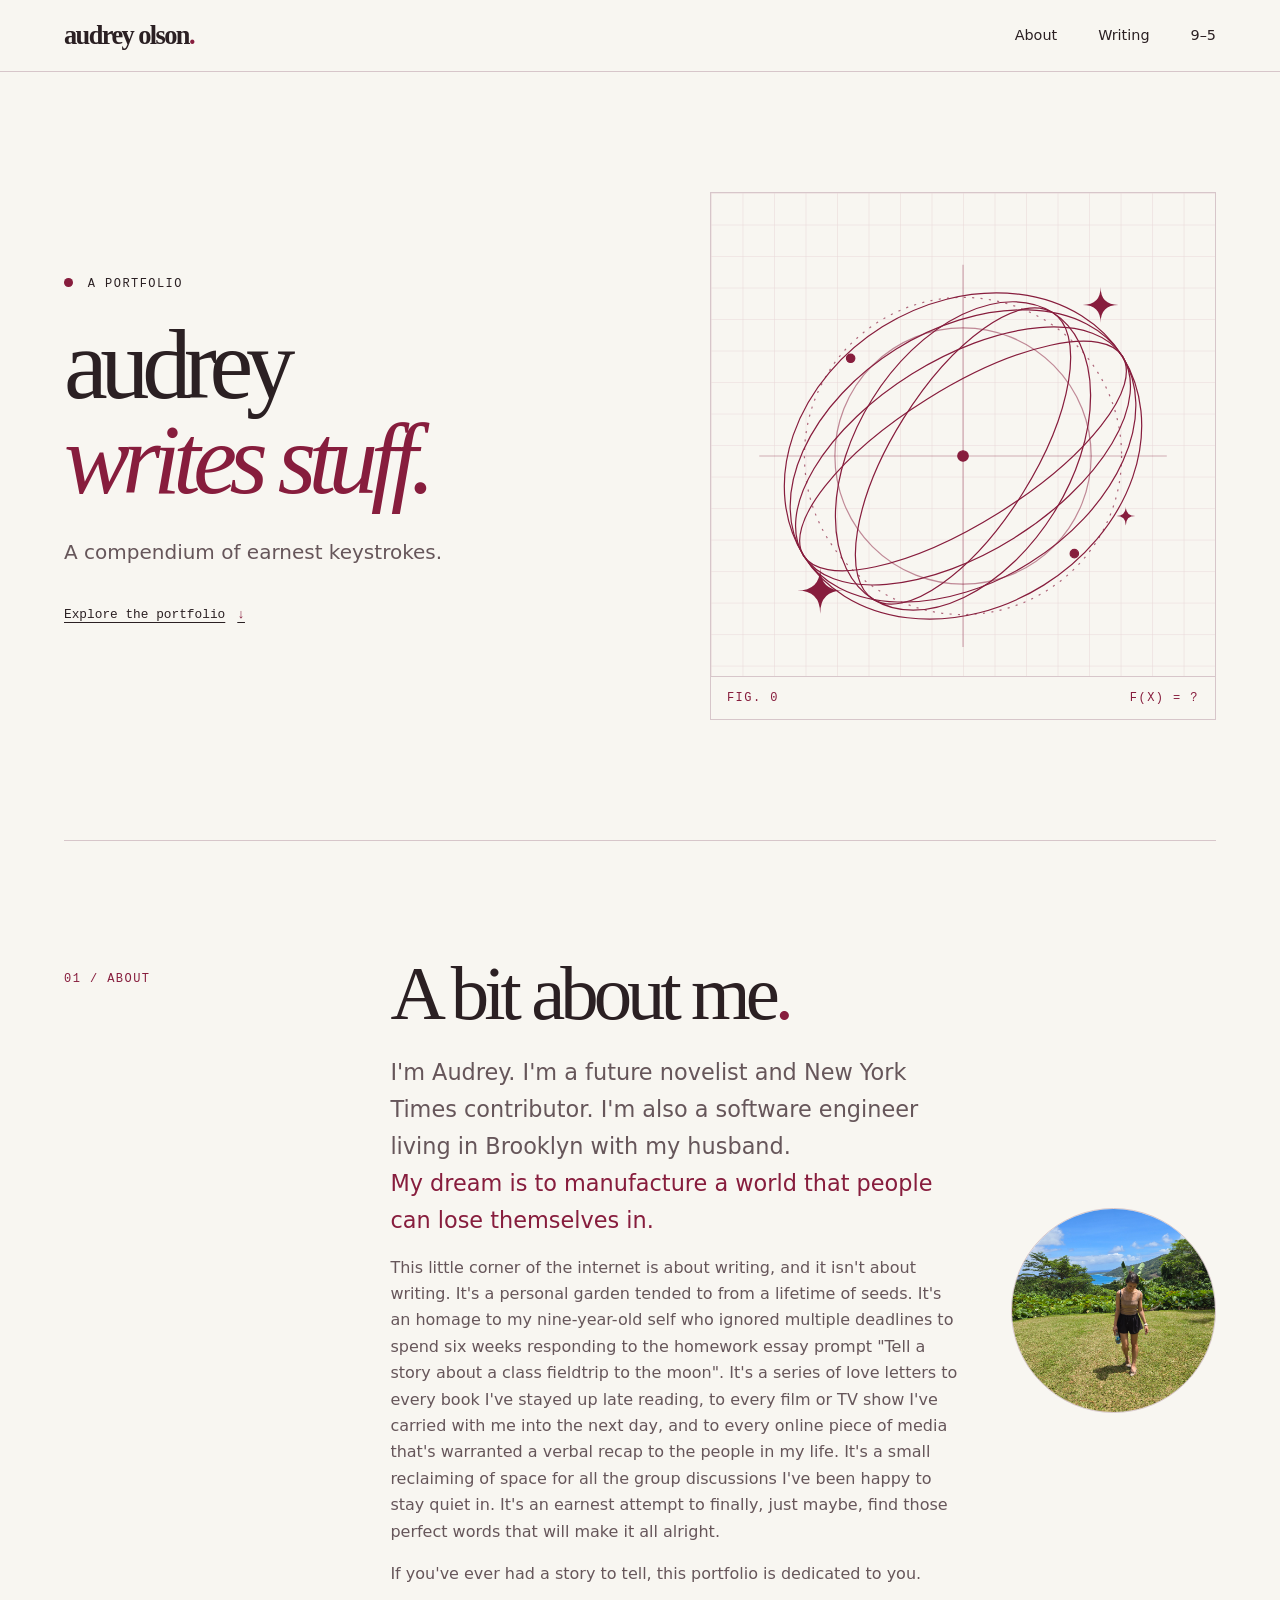
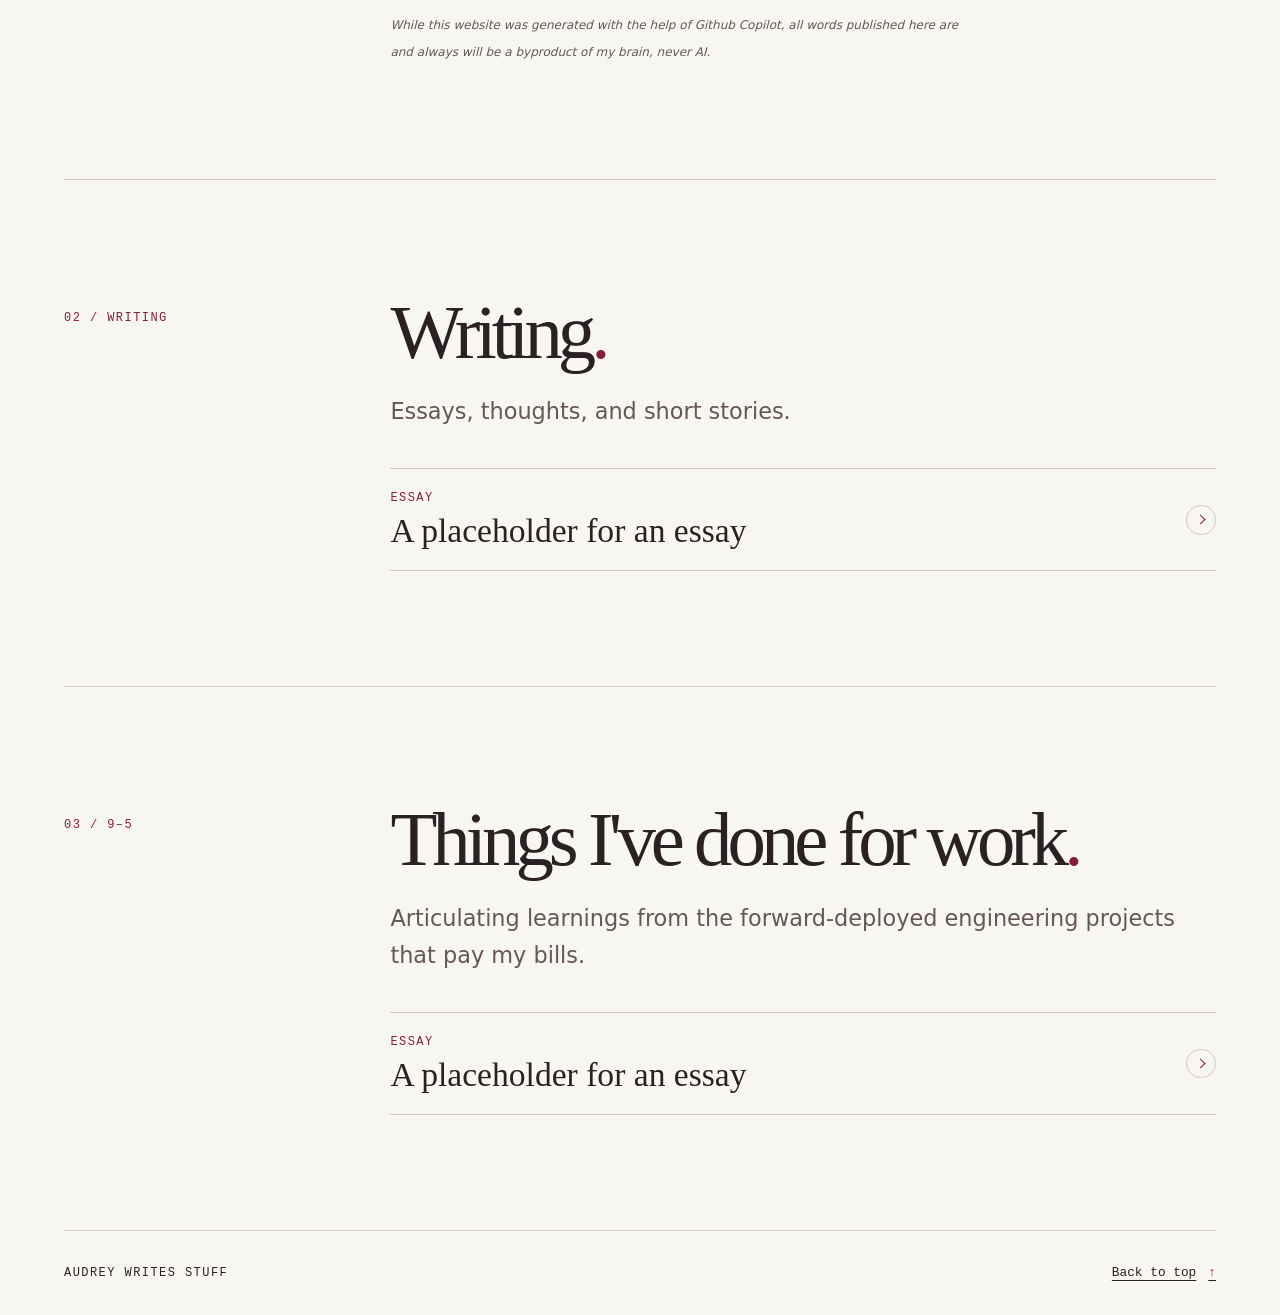
==== index.html @ 45c6d6b5 "First commit! :)" ====
<!doctype html>
<html lang="en">
  <head>
    <meta charset="utf-8">
    <meta name="viewport" content="width=device-width, initial-scale=1">
    <meta name="description" content="A compendium of earnest keystrokes">
    <meta name="theme-color" content="#f8f6f1">
    <title>Audrey Writes Stuff</title>
    <link rel="stylesheet" href="styles.css">
    <script src="site.js" defer></script>
  </head>
  <body>
    <a class="skip-link" href="#main">Skip to content</a>
    <header class="site-header">
      <a class="wordmark" href="#top" aria-label="Audrey Writes Stuff, home">audrey olson<span>.</span></a>
      <nav aria-label="Main navigation">
        <a href="#about">About</a>
        <a href="#writing">Writing</a>
        <a href="#9-5">9–5</a>
      </nav>
    </header>

    <main id="main" tabindex="-1">
      <section class="hero frame" id="top" aria-labelledby="hero-title">
        <div class="hero-copy">
          <p class="eyebrow"><span class="dot"></span> A portfolio</p>
          <h1 id="hero-title">audrey<br><em>writes stuff.</em></h1>
          <p class="intro">A compendium of earnest keystrokes.</p>
          <a class="text-link" href="#writing">Explore the portfolio <span aria-hidden="true">↓</span></a>
        </div>
        <figure class="hero-art" aria-hidden="true">
          <svg class="orbital-art" viewBox="0 0 480 500" preserveAspectRatio="xMidYMid slice" focusable="false">
            <defs>
              <pattern id="grid" width="30" height="30" patternUnits="userSpaceOnUse">
                <path d="M30 0H0V30" fill="none" stroke="currentColor" stroke-opacity=".14"/>
              </pattern>
            </defs>
            <path fill="url(#grid)" d="M0 0h480v500H0z"/>
            <g class="art-orbits" fill="none" stroke="currentColor" stroke-width="1.15">
              <circle cx="240" cy="248" r="151" stroke-dasharray="2 6" opacity=".65"/>
              <circle cx="240" cy="248" r="122" opacity=".5"/>
              <g transform="rotate(-32 240 248)">
                <ellipse cx="240" cy="248" rx="179" ry="64"/>
                <ellipse cx="240" cy="248" rx="179" ry="92"/>
                <ellipse cx="240" cy="248" rx="179" ry="120"/>
                <ellipse cx="240" cy="248" rx="179" ry="145"/>
              </g>
              <g transform="rotate(32 240 248)">
                <ellipse cx="240" cy="248" rx="67" ry="161"/>
                <ellipse cx="240" cy="248" rx="102" ry="161"/>
              </g>
              <path d="M240 66v364M46 248h388" opacity=".35"/>
              <circle cx="240" cy="248" r="5" fill="currentColor"/>
              <circle cx="133" cy="155" r="4" fill="currentColor"/>
              <circle cx="346" cy="341" r="4" fill="currentColor"/>
            </g>
            <g class="art-stars" fill="currentColor">
              <path d="M371 91q0 17 17 17-17 0-17 17 0-17-17-17 17 0 17-17Z"/>
              <path d="M104 358q0 22 22 22-22 0-22 22 0-22-22-22 22 0 22-22Z"/>
              <path d="M395 300q0 9 9 9-9 0-9 9 0-9-9-9 9 0 9-9Z"/>
            </g>
          </svg>
          <figcaption class="art-caption eyebrow"><span>Fig. 0</span><span>f(x) = ?</span></figcaption>
        </figure>
      </section>

      <section class="section frame" id="about" aria-labelledby="about-title">
        <p class="eyebrow section-index">01 / About</p>
        <div class="about-content">
          <div>
            <h2 id="about-title">A bit about me<span>.</span></h2>
            <p class="section-intro">I'm Audrey. I'm a future novelist and New York Times contributor. I'm also a software engineer living in Brooklyn with my husband.</br><span class="about-dream">My dream is to manufacture a world that people can lose themselves in.</span></p>
            <!-- BEGIN GENERATED COPY -->
            <p>This little corner of the internet is about writing, and it isn't about writing. It's a personal garden tended to from a lifetime of seeds. It's an homage to my nine-year-old self who ignored multiple deadlines to spend six weeks responding to the homework essay prompt "Tell a story about a class fieldtrip to the moon". It's a series of love letters to every book I've stayed up late reading, to every film or TV show I've carried with me into the next day, and to every online piece of media that's warranted a verbal recap to the people in my life. It's a small reclaiming of space for all the group discussions I've been happy to stay quiet in. It's an earnest attempt to finally, just maybe, find those perfect words that will make it all alright.</p>
            <p>If you've ever had a story to tell, this portfolio is dedicated to you.</p>
            <!-- END GENERATED COPY -->
            <p class="about-note"><small><i>While this website was generated with the help of Github Copilot, all words published here are and always will be a byproduct of my brain, never AI.</i></small></p>
          </div>
          <img class="about-portrait" src="content/images/me.jpg" alt="Portrait of Audrey" width="240" height="240">
        </div>
      </section>

      <section class="section writing frame" id="writing" aria-labelledby="writing-title">
        <p class="eyebrow section-index">02 / Writing</p>
        <div>
          <h2 id="writing-title">Writing<span>.</span></h2>
          <p class="section-intro">Essays, thoughts, and short stories.</p>
          <div class="entry-list">
            <!-- Replace these sample entries with published pieces as they’re ready. -->
            <a class="entry entry-link" href="pages/writing/test.html">
              <span><span class="eyebrow entry-type">Essay</span><span class="entry-title">A placeholder for an essay</span></span>
              <span class="entry-icon entry-chevron" aria-hidden="true"></span>
            </a>
          </div>
        </div>
      </section>

      <section class="section frame" id="9-5" aria-labelledby="work-title">
        <p class="eyebrow section-index">03 / 9–5</p>
        <div>
          <h2 id="work-title">Things I've done for work<span>.</span></h2>
          <p class="section-intro">Articulating learnings from the forward-deployed engineering projects that pay my bills.</p>
          <div class="entry-list">
            <a class="entry entry-link" href="pages/work/test.html">
              <span><span class="eyebrow entry-type">Essay</span><span class="entry-title">A placeholder for an essay</span></span>
              <span class="entry-icon entry-chevron" aria-hidden="true"></span>
            </a>
          </div>
        </div>
      </section>
    </main>

    <footer class="site-footer frame">
      <span class="eyebrow">Audrey Writes Stuff</span>
      <a class="text-link" href="#top">Back to top <span aria-hidden="true">↑</span></a>
    </footer>
  </body>
</html>
---- styles.css ----
:root {
  color-scheme: light;
  --paper: #f8f6f1;
  --ink: #2b2023;
  --muted: #66565a;
  --accent: #871d3d;
  --rule: #d7c6ca;
  --serif: Georgia, "Times New Roman", serif;
  --mono: ui-monospace, "SFMono-Regular", Consolas, monospace;
  --gutter: clamp(1.25rem, 5vw, 5rem);
  --header: 4.5rem;
  scroll-padding-top: calc(var(--header) + 1rem);
}

*, *::before, *::after { box-sizing: border-box; }

body {
  margin: 0;
  background: var(--paper);
  color: var(--ink);
  font: 1rem/1.65 system-ui, sans-serif;
}

a { color: inherit; }
a:focus-visible {
  outline: 2px solid var(--accent);
  outline-offset: 5px;
}

.skip-link {
  position: fixed;
  z-index: 3;
  top: .75rem;
  left: 1rem;
  padding: .5rem 1rem;
  background: var(--paper);
  transform: translateY(-200%);
}

.skip-link:focus { transform: none; }

.site-header {
  position: sticky;
  z-index: 2;
  top: 0;
  display: flex;
  align-items: center;
  justify-content: space-between;
  min-height: var(--header);
  padding: .65rem var(--gutter);
  border-bottom: 1px solid var(--rule);
  background: var(--paper);
}

.wordmark {
  font: bold 1.65rem/.95 var(--serif);
  letter-spacing: -.06em;
  text-decoration: none;
}

.wordmark span, h2 span { color: var(--accent); }

nav { display: flex; gap: clamp(.85rem, 3.2vw, 2.75rem); }

nav a {
  display: inline-flex;
  align-items: center;
  min-height: 2.75rem;
  font-size: .9rem;
  text-decoration: none;
  text-underline-offset: .4em;
}

nav a:hover, nav a[aria-current="location"] {
  color: var(--accent);
  text-decoration: underline;
}

.frame {
  width: min(100% - var(--gutter) * 2, 78rem);
  margin-inline: auto;
}

.hero {
  display: grid;
  grid-template-columns: minmax(0, 1.15fr) minmax(0, 1fr);
  align-items: center;
  gap: clamp(1.5rem, 5vw, 5rem);
  min-height: min(48rem, calc(100svh - var(--header)));
  padding-block: clamp(2.5rem, 7vw, 6rem);
}

.eyebrow {
  font: .75rem/1.5 var(--mono);
  letter-spacing: .12em;
  text-transform: uppercase;
}

.hero-copy .eyebrow { margin: 0 0 1.6rem; }

.dot {
  display: inline-block;
  width: .55rem;
  aspect-ratio: 1;
  margin-right: .4rem;
  border-radius: 50%;
  background: var(--accent);
}

h1, h2 { font-family: var(--serif); font-weight: normal; }

h1 {
  margin: 0;
  font-size: clamp(3.2rem, 7.7vw, 7.4rem);
  line-height: .96;
  letter-spacing: -.075em;
}

h1 em { color: var(--accent); }

.intro {
  max-width: 32ch;
  margin: 1.8rem 0 1.5rem;
  color: var(--muted);
  font-size: clamp(1rem, 1.65vw, 1.25rem);
}

.text-link {
  display: inline-flex;
  align-items: center;
  gap: .75rem;
  min-height: 2.75rem;
  font: .8rem/1.4 var(--mono);
  text-underline-offset: .35em;
}

.text-link span, .text-link:hover { color: var(--accent); }

.hero-art {
  position: relative;
  isolation: isolate;
  overflow: hidden;
  margin: 0;
  aspect-ratio: 24 / 25;
  border: 1px solid var(--rule);
  color: var(--accent);
}

.orbital-art { display: block; width: 100%; height: 100%; }

.art-caption {
  position: absolute;
  right: 0;
  bottom: 0;
  left: 0;
  display: flex;
  justify-content: space-between;
  gap: .5rem;
  padding: .75rem 1rem;
  border-top: 1px solid var(--rule);
  background: var(--paper);
}

.section {
  display: grid;
  grid-template-columns: minmax(0, 1fr) minmax(0, 3fr);
  gap: clamp(1rem, 4vw, 4rem);
  padding-block: clamp(3.5rem, 9vw, 8rem);
  border-top: 1px solid var(--rule);
}

.section-index { margin: .85rem 0 0; color: var(--accent); }

h2 {
  margin: 0;
  font-size: clamp(2.7rem, 6vw, 5.25rem);
  line-height: 1;
  letter-spacing: -.065em;
}

.section p:not(.eyebrow) { max-width: 57ch; color: var(--muted); }
.section .section-intro { margin: 1.3rem 0 1rem; font-size: clamp(1.1rem, 2vw, 1.4rem); }

.about-dream { color: var(--accent); }

.about-note { margin: 1.5rem 0 0; }
.about-note small { font-size: .75rem; }

.about-content {
  display: grid;
  grid-template-columns: minmax(0, 1fr) auto;
  align-items: center;
  gap: clamp(1.25rem, 4vw, 4rem);
}

.about-portrait {
  display: block;
  width: clamp(7rem, 16vw, 13rem);
  max-width: 100%;
  height: auto;
  aspect-ratio: 1;
  object-fit: cover;
  border: 1px solid var(--rule);
  border-radius: 50%;
}

.entry-list { margin-top: 2.4rem; border-top: 1px solid var(--rule); }
.entry { border-bottom: 1px solid var(--rule); }

.entry-link {
  display: flex;
  align-items: center;
  justify-content: space-between;
  gap: 1rem;
  padding: 1.2rem 0;
  text-decoration: none;
}

.entry-link:hover { color: var(--accent); }
.entry-type { display: block; margin-bottom: .35rem; color: var(--accent); }
.entry-title { font: clamp(1.35rem, 3vw, 2.1rem)/1.15 var(--serif); }

.entry-icon {
  flex: 0 0 1.85rem;
  aspect-ratio: 1;
  border: 1px solid var(--rule);
  border-radius: 50%;
  color: var(--accent);
}

.entry-chevron {
  display: grid;
  place-items: center;
}

.entry-chevron::before {
  content: "";
  width: .45rem;
  aspect-ratio: 1;
  border-top: 1.5px solid currentColor;
  border-right: 1.5px solid currentColor;
  transform: translateX(-1px) rotate(45deg);
}

.article-frame {
  max-width: 46rem;
  padding-block: clamp(2.5rem, 8vw, 7rem);
}

.article-frame article { margin-top: clamp(2rem, 5vw, 4rem); }
.article-frame h1 { font-size: clamp(2.75rem, 7vw, 6rem); }
.article-frame article > p:not(.eyebrow) { margin-top: 1.75rem; color: var(--muted); font-size: 1.2rem; }

.article-frame h1 + p::first-letter {
  float: left;
  margin: .04em .12em 0 0;
  color: var(--accent);
  font: clamp(3.35rem, 7vw, 4.5rem)/.8 var(--serif);
}

.site-footer {
  display: flex;
  align-items: center;
  justify-content: space-between;
  gap: 1rem;
  padding-block: 1.25rem;
  border-top: 1px solid var(--rule);
}

@media (max-width: 46rem) {
  :root { --header: 3.75rem; }
  .hero { grid-template-columns: 1fr; min-height: auto; gap: 2rem; }
  h1 { font-size: clamp(3.2rem, 12vw, 6rem); }
  .hero-art { width: min(100%, 30rem); }
  .section { grid-template-columns: 1fr; }
  .section-index { margin-top: 0; }
  .about-content { grid-template-columns: 1fr; gap: .75rem; }
}

@media (prefers-reduced-motion: no-preference) {
  :root { scroll-behavior: smooth; }
  .art-orbits { transform: translateY(var(--orbit-offset, 0px)); }
  .art-stars { transform: translateY(var(--star-offset, 0px)); }
}
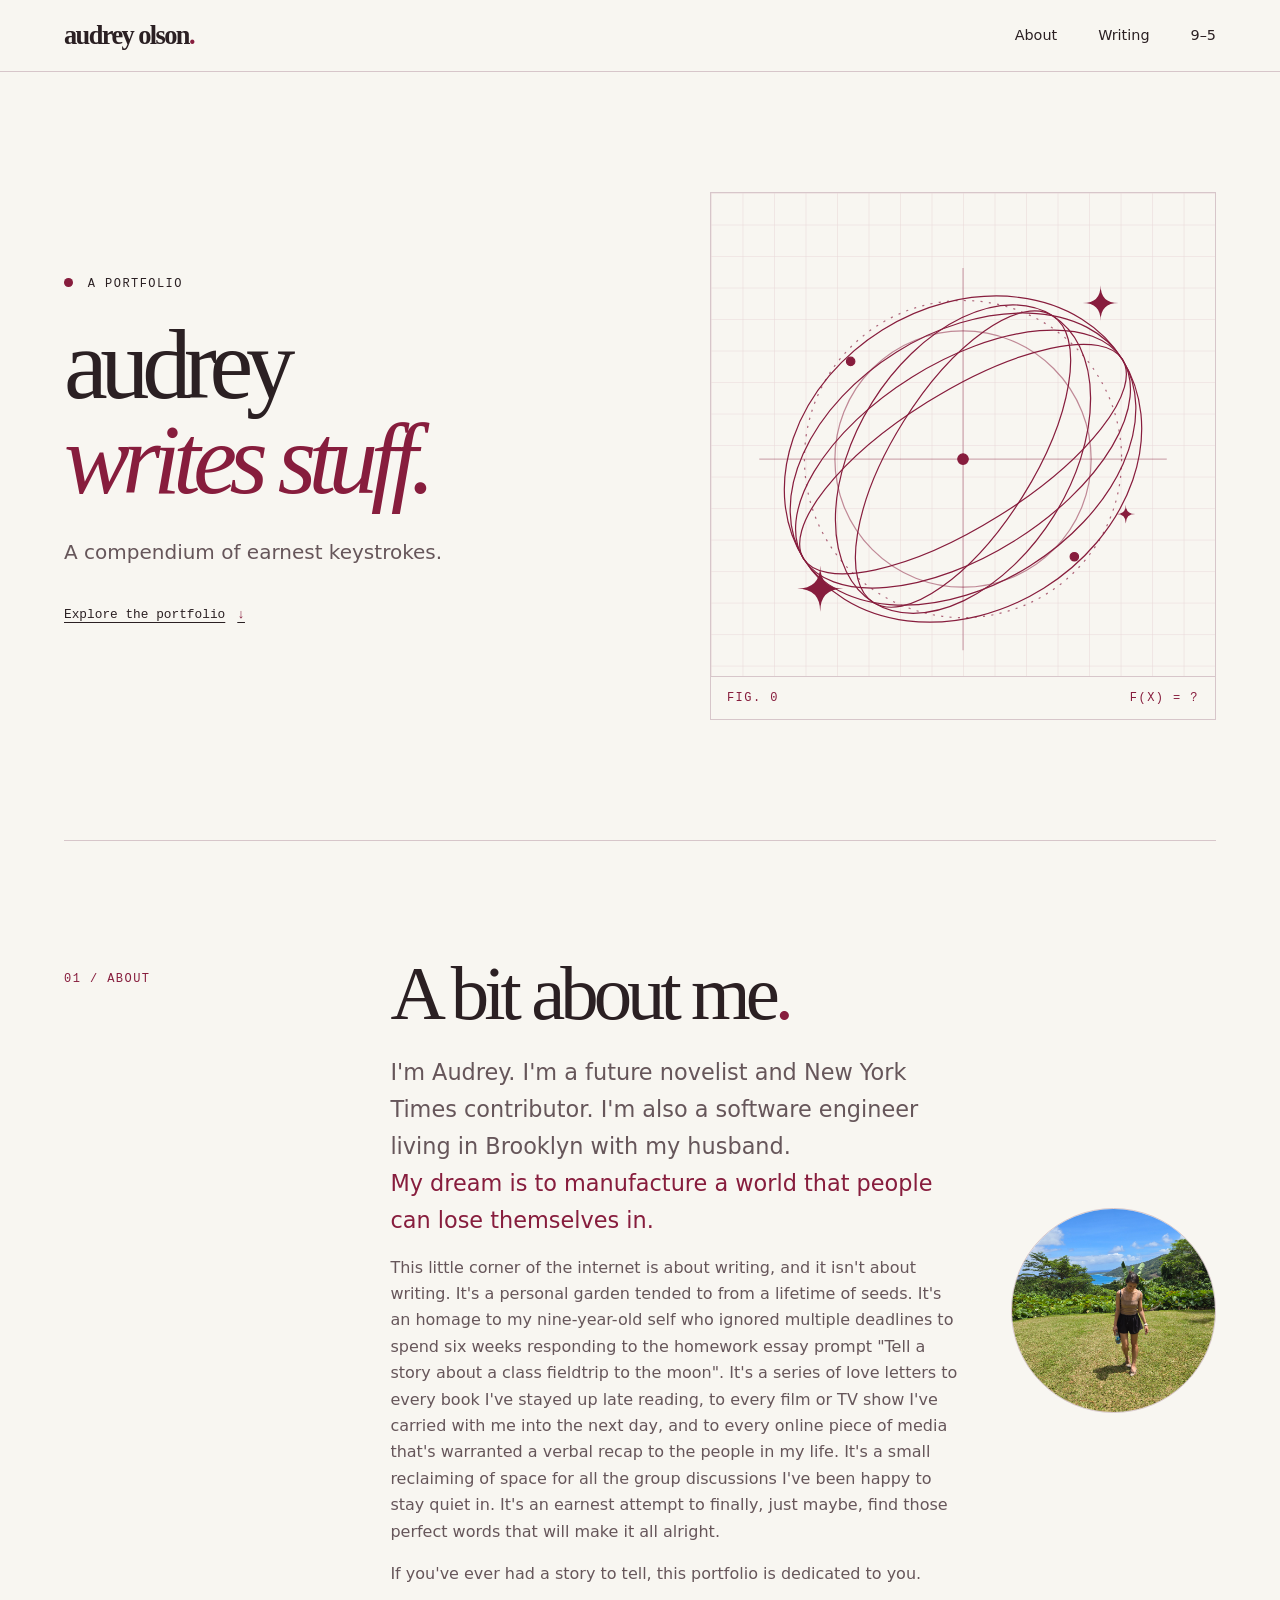
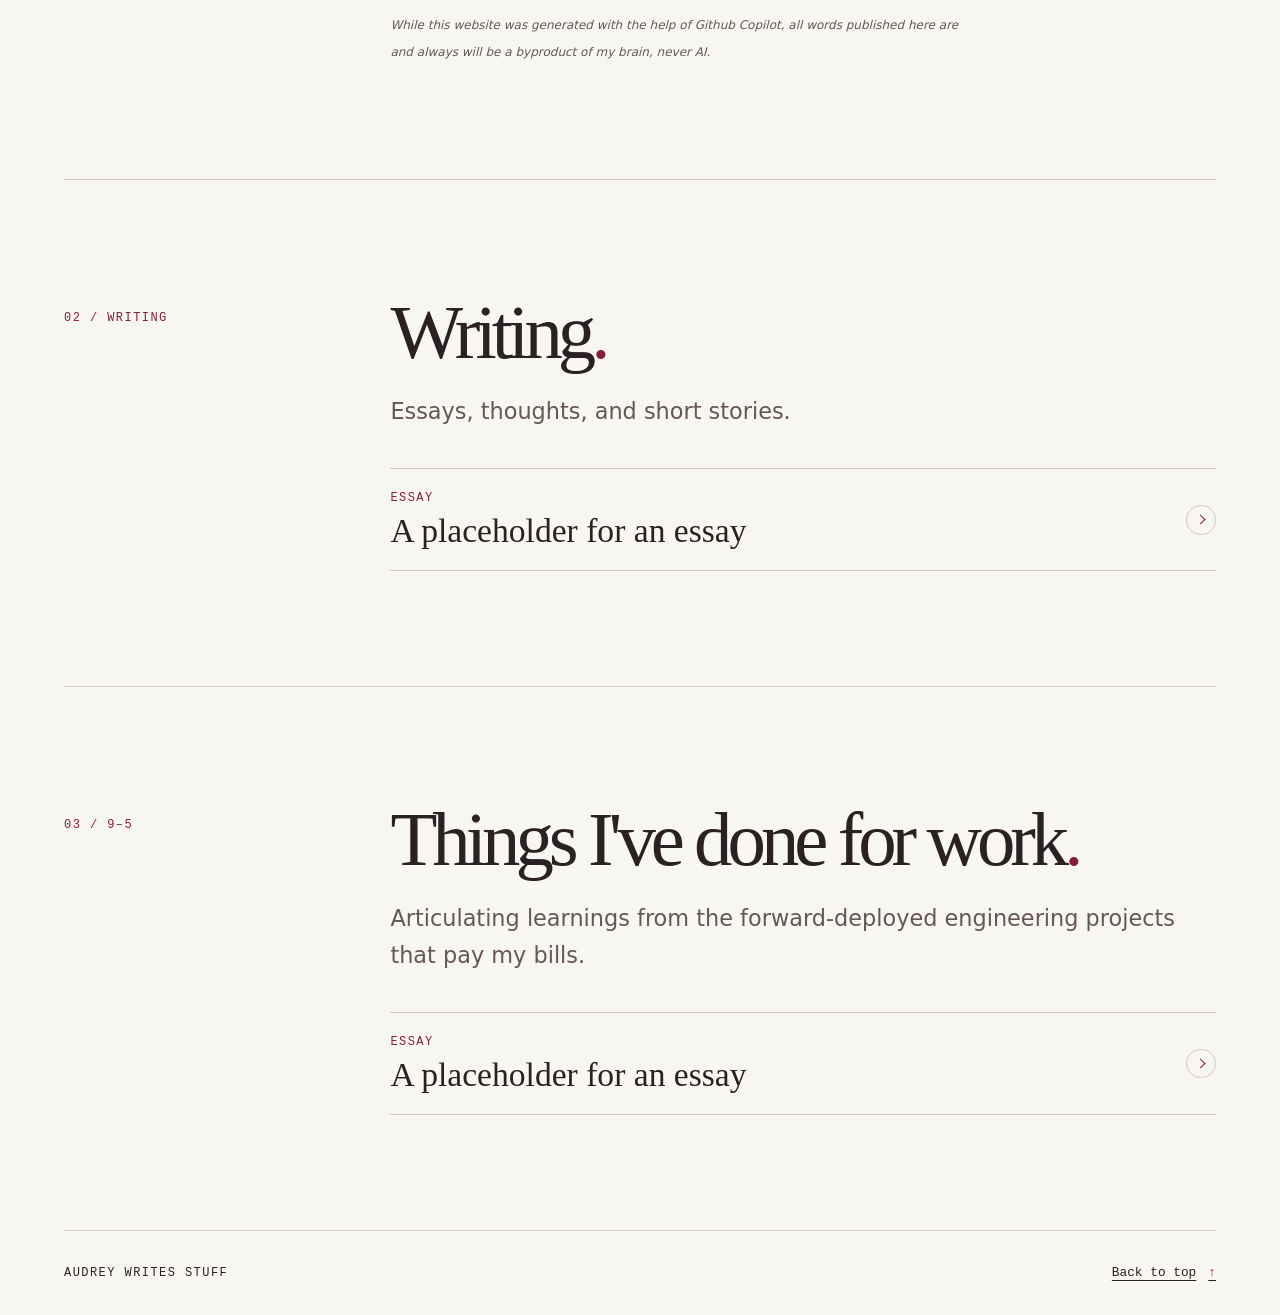
==== commit 3e47b5e3: "thumbnail + title updates" ====
--- a/index.html
+++ b/index.html
@@ -5,7 +5,8 @@
     <meta name="viewport" content="width=device-width, initial-scale=1">
     <meta name="description" content="A compendium of earnest keystrokes">
     <meta name="theme-color" content="#f8f6f1">
-    <title>Audrey Writes Stuff</title>
+    <title>audrey writes stuff</title>
+    <link rel="icon" type="image/svg+xml" href="content/images/about-placeholder.svg">
     <link rel="stylesheet" href="styles.css">
     <script src="site.js" defer></script>
   </head>
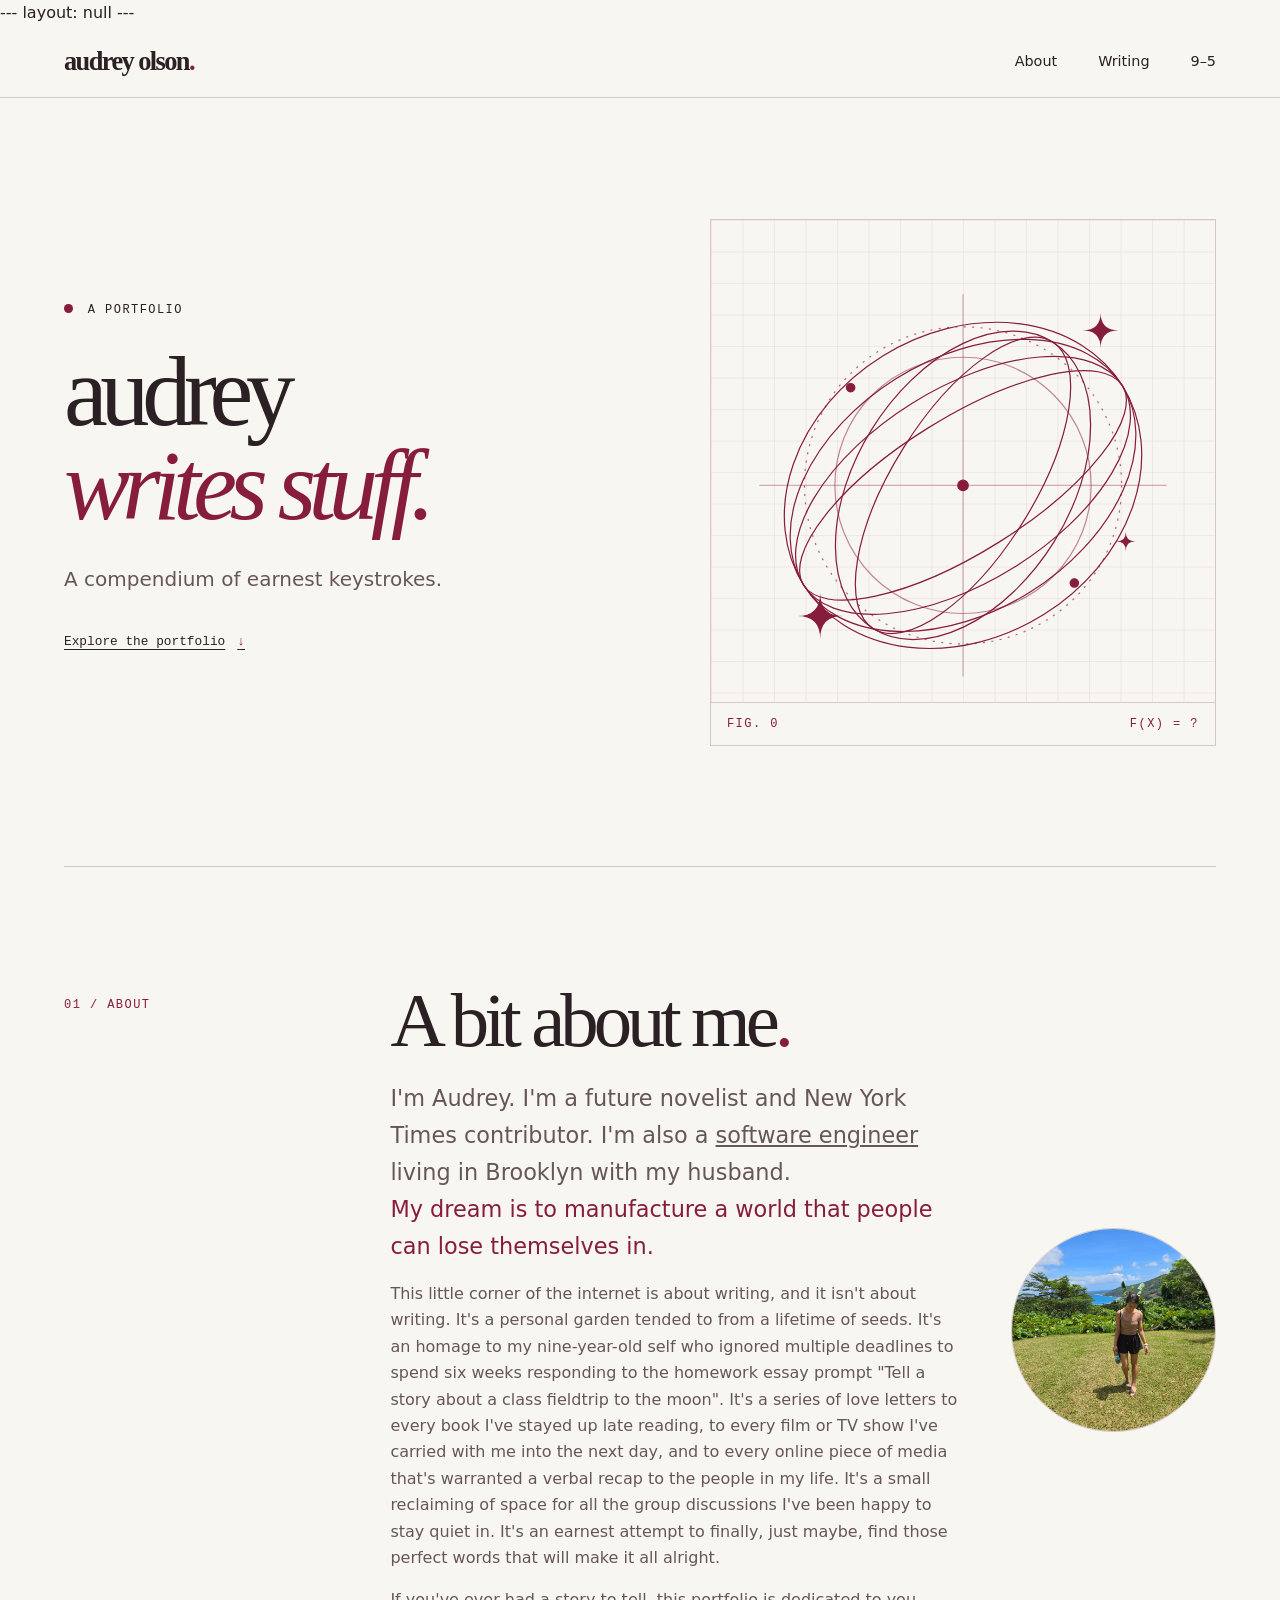
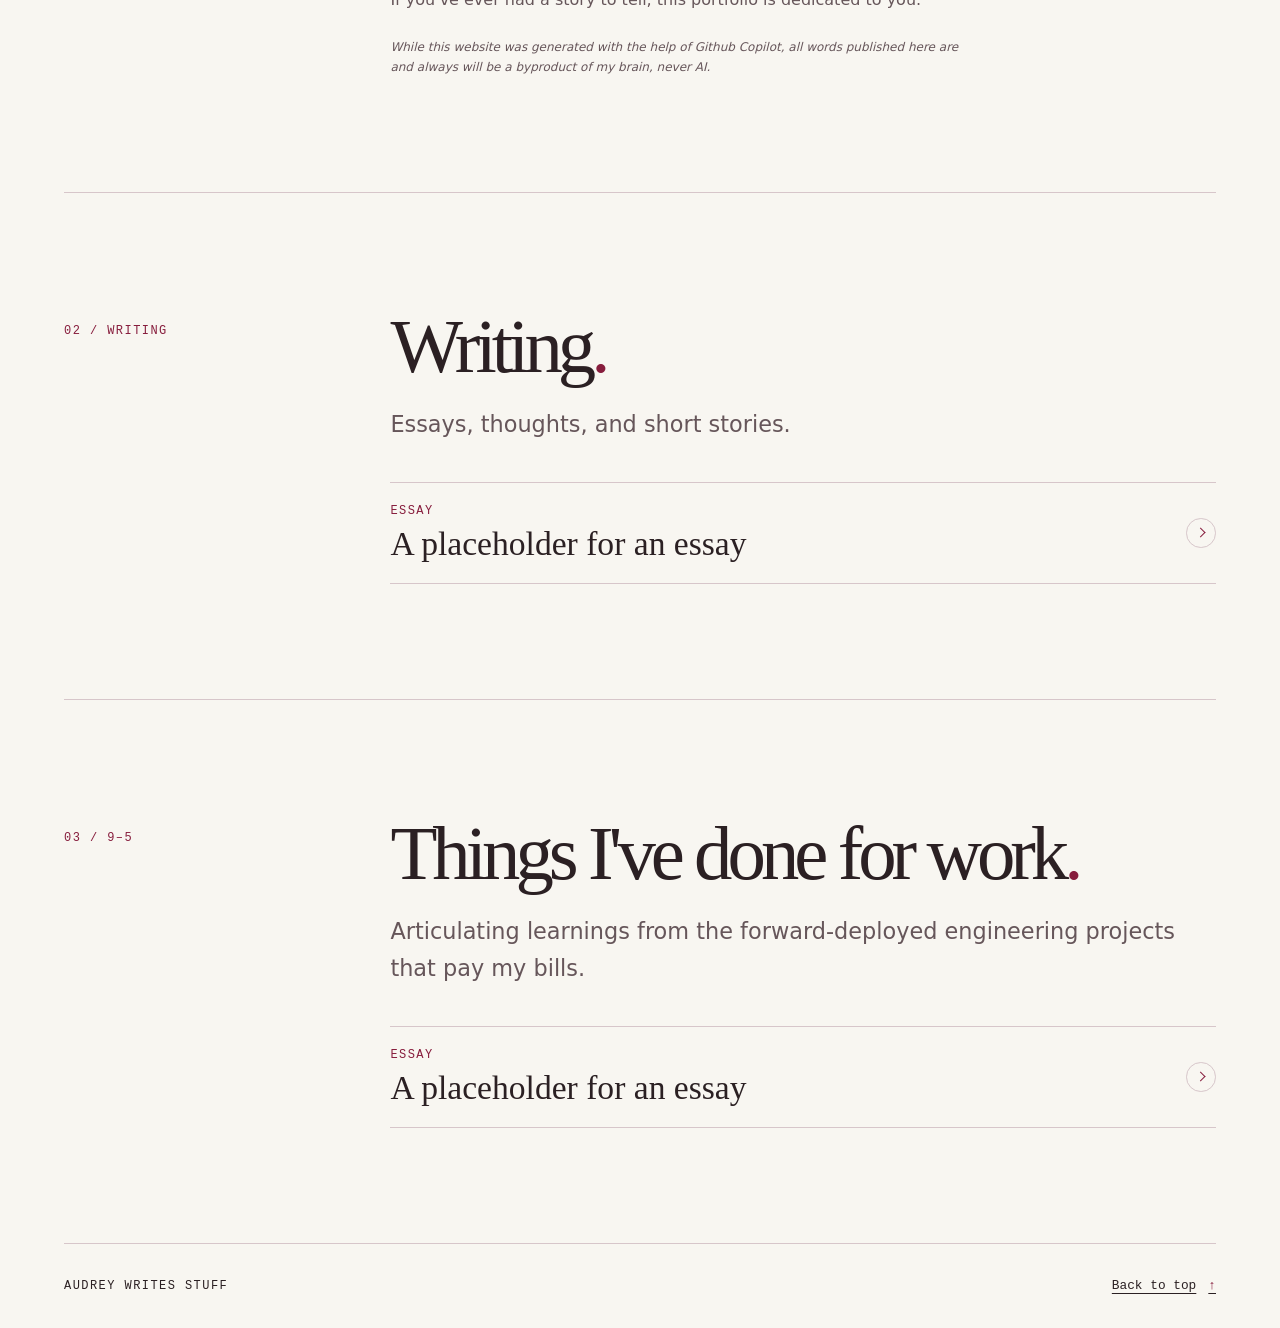
==== commit 37219696: "fixed URL by section, picture now fits on mobile, linkedin URL added" ====
--- a/index.html
+++ b/index.html
@@ -1,3 +1,6 @@
+---
+layout: null
+---
 <!doctype html>
 <html lang="en">
   <head>
@@ -6,18 +9,18 @@
     <meta name="description" content="A compendium of earnest keystrokes">
     <meta name="theme-color" content="#f8f6f1">
     <title>audrey writes stuff</title>
-    <link rel="icon" type="image/svg+xml" href="content/images/about-placeholder.svg">
-    <link rel="stylesheet" href="styles.css">
-    <script src="site.js" defer></script>
+    <link rel="icon" type="image/svg+xml" href="/content/images/about-placeholder.svg">
+    <link rel="stylesheet" href="/styles.css">
+    <script src="/site.js" defer></script>
   </head>
   <body>
     <a class="skip-link" href="#main">Skip to content</a>
     <header class="site-header">
-      <a class="wordmark" href="#top" aria-label="Audrey Writes Stuff, home">audrey olson<span>.</span></a>
+      <a class="wordmark" href="/" aria-label="Audrey Writes Stuff, home">audrey olson<span>.</span></a>
       <nav aria-label="Main navigation">
-        <a href="#about">About</a>
-        <a href="#writing">Writing</a>
-        <a href="#9-5">9–5</a>
+        <a href="/about">About</a>
+        <a href="/writing">Writing</a>
+        <a href="/9-5">9–5</a>
       </nav>
     </header>
 
@@ -27,7 +30,7 @@
           <p class="eyebrow"><span class="dot"></span> A portfolio</p>
           <h1 id="hero-title">audrey<br><em>writes stuff.</em></h1>
           <p class="intro">A compendium of earnest keystrokes.</p>
-          <a class="text-link" href="#writing">Explore the portfolio <span aria-hidden="true">↓</span></a>
+          <a class="text-link" href="/writing">Explore the portfolio <span aria-hidden="true">↓</span></a>
         </div>
         <figure class="hero-art" aria-hidden="true">
           <svg class="orbital-art" viewBox="0 0 480 500" preserveAspectRatio="xMidYMid slice" focusable="false">
@@ -70,14 +73,14 @@
         <div class="about-content">
           <div>
             <h2 id="about-title">A bit about me<span>.</span></h2>
-            <p class="section-intro">I'm Audrey. I'm a future novelist and New York Times contributor. I'm also a software engineer living in Brooklyn with my husband.</br><span class="about-dream">My dream is to manufacture a world that people can lose themselves in.</span></p>
+            <p class="section-intro">I'm Audrey. I'm a future novelist and New York Times contributor. I'm also a <a href="https://linkedin.com/in/audreyolson" target="_blank" rel="noopener noreferrer">software engineer</a> living in Brooklyn with my husband.</br><span class="about-dream">My dream is to manufacture a world that people can lose themselves in.</span></p>
             <!-- BEGIN GENERATED COPY -->
             <p>This little corner of the internet is about writing, and it isn't about writing. It's a personal garden tended to from a lifetime of seeds. It's an homage to my nine-year-old self who ignored multiple deadlines to spend six weeks responding to the homework essay prompt "Tell a story about a class fieldtrip to the moon". It's a series of love letters to every book I've stayed up late reading, to every film or TV show I've carried with me into the next day, and to every online piece of media that's warranted a verbal recap to the people in my life. It's a small reclaiming of space for all the group discussions I've been happy to stay quiet in. It's an earnest attempt to finally, just maybe, find those perfect words that will make it all alright.</p>
             <p>If you've ever had a story to tell, this portfolio is dedicated to you.</p>
             <!-- END GENERATED COPY -->
             <p class="about-note"><small><i>While this website was generated with the help of Github Copilot, all words published here are and always will be a byproduct of my brain, never AI.</i></small></p>
           </div>
-          <img class="about-portrait" src="content/images/me.jpg" alt="Portrait of Audrey" width="240" height="240">
+          <img class="about-portrait" src="/content/images/me.jpg" alt="Portrait of Audrey" width="240" height="240">
         </div>
       </section>
 
@@ -88,7 +91,7 @@
           <p class="section-intro">Essays, thoughts, and short stories.</p>
           <div class="entry-list">
             <!-- Replace these sample entries with published pieces as they’re ready. -->
-            <a class="entry entry-link" href="pages/writing/test.html">
+            <a class="entry entry-link" href="/pages/writing/test.html">
               <span><span class="eyebrow entry-type">Essay</span><span class="entry-title">A placeholder for an essay</span></span>
               <span class="entry-icon entry-chevron" aria-hidden="true"></span>
             </a>
@@ -102,7 +105,7 @@
           <h2 id="work-title">Things I've done for work<span>.</span></h2>
           <p class="section-intro">Articulating learnings from the forward-deployed engineering projects that pay my bills.</p>
           <div class="entry-list">
-            <a class="entry entry-link" href="pages/work/test.html">
+            <a class="entry entry-link" href="/pages/work/test.html">
               <span><span class="eyebrow entry-type">Essay</span><span class="entry-title">A placeholder for an essay</span></span>
               <span class="entry-icon entry-chevron" aria-hidden="true"></span>
             </a>
@@ -113,7 +116,7 @@
 
     <footer class="site-footer frame">
       <span class="eyebrow">Audrey Writes Stuff</span>
-      <a class="text-link" href="#top">Back to top <span aria-hidden="true">↑</span></a>
+      <a class="text-link" href="/">Back to top <span aria-hidden="true">↑</span></a>
     </footer>
   </body>
 </html>
--- a/styles.css
+++ b/styles.css
@@ -275,6 +275,7 @@
   .section { grid-template-columns: 1fr; }
   .section-index { margin-top: 0; }
   .about-content { grid-template-columns: 1fr; gap: .75rem; }
+  .about-portrait { width: 100%; }
 }
 
 @media (prefers-reduced-motion: no-preference) {
